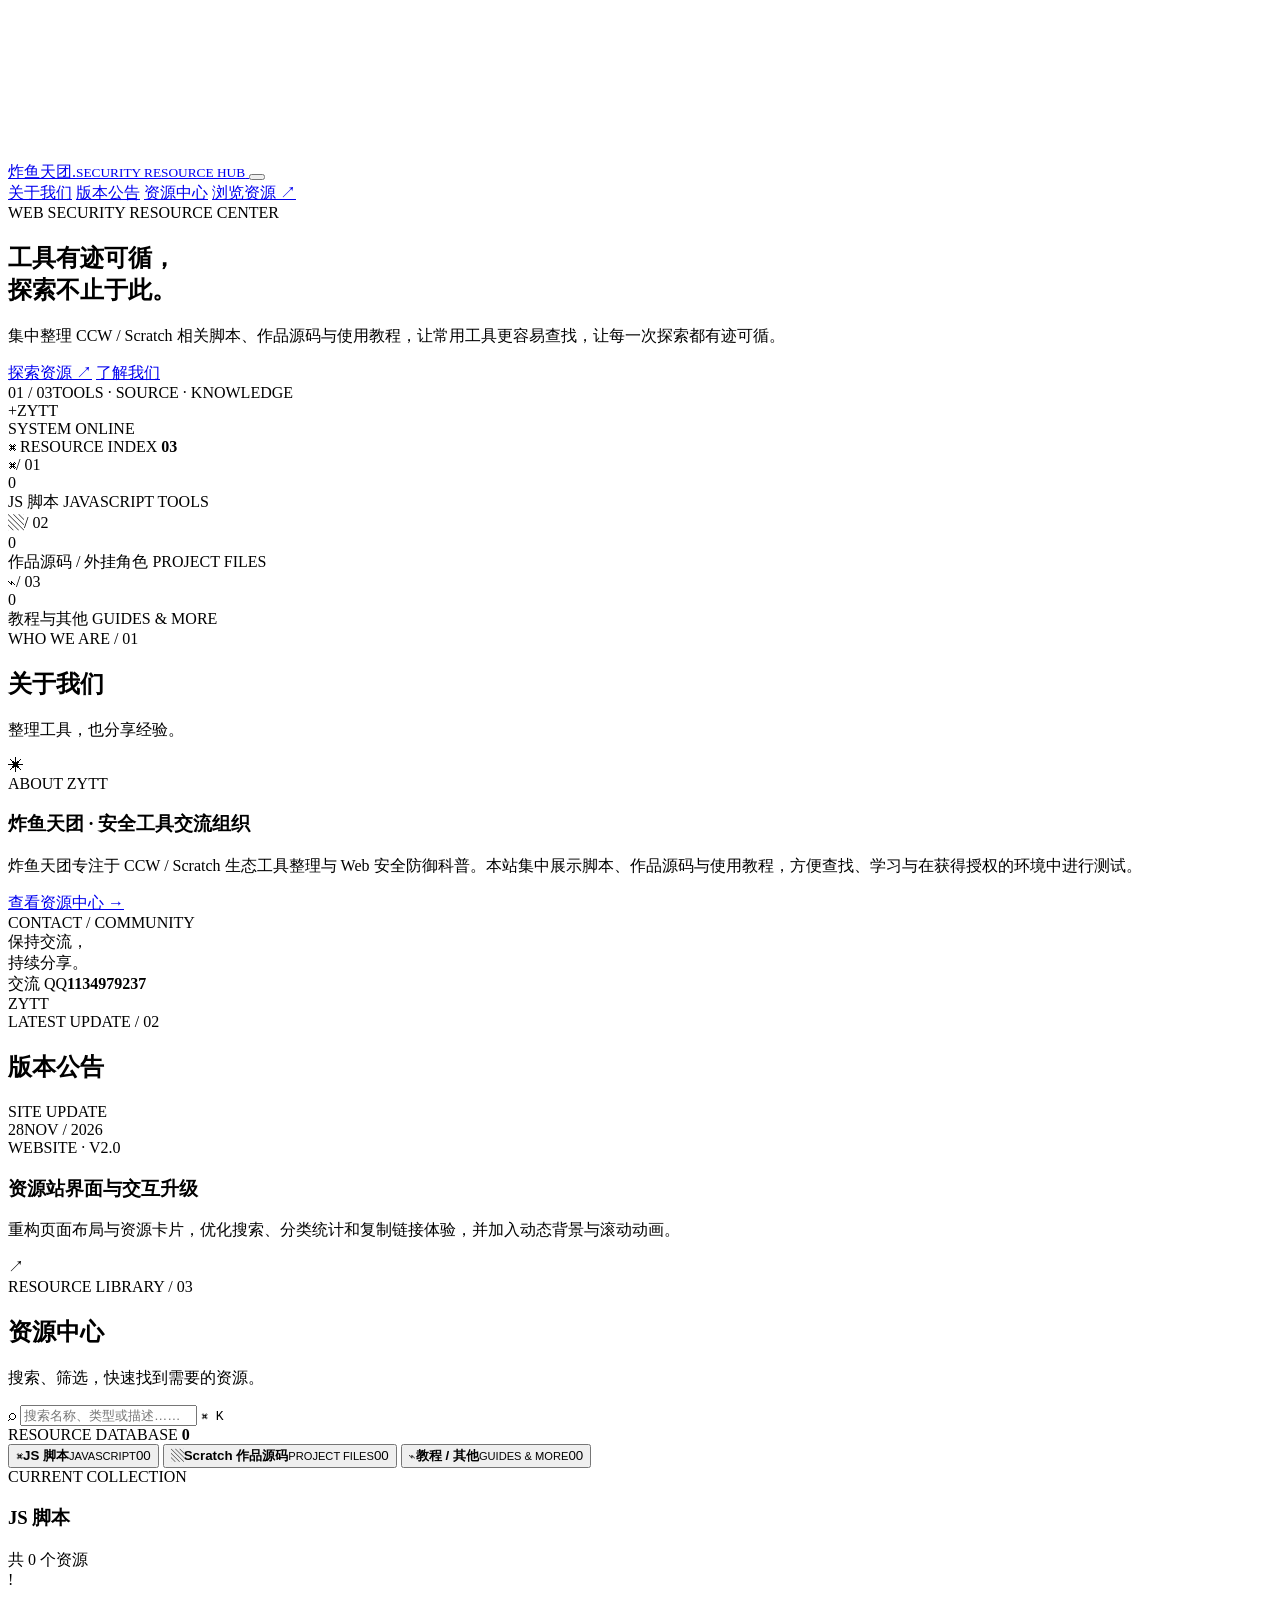
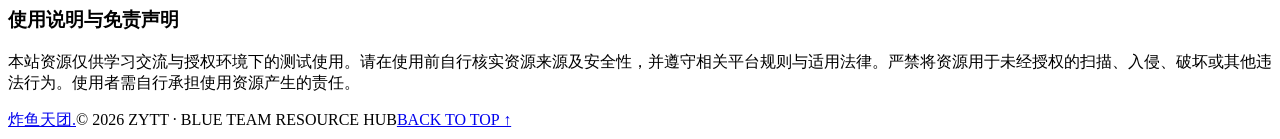
==== new_test/index.html @ a5f13bbc "Create index.html" ====
<!DOCTYPE html>
<html lang="zh-CN">
<head>
  <meta charset="UTF-8">
  <meta name="viewport" content="width=device-width, initial-scale=1.0">
  <meta name="theme-color" content="#080e1d">
  <meta name="description" content="炸鱼天团安全工具资源站，整理 CCW / Scratch 相关脚本、作品源码与使用教程。">
  <title>炸鱼天团 | 安全工具资源站</title>
  <link rel="preconnect" href="https://fonts.googleapis.com">
  <link rel="preconnect" href="https://fonts.gstatic.com" crossorigin>
  <link href="https://fonts.googleapis.com/css2?family=DM+Mono:wght@400;500&family=Manrope:wght@400;500;600;700;800&family=Noto+Sans+SC:wght@400;500;600;700;800&display=swap" rel="stylesheet">
  <link rel="stylesheet" href="./style.css">
  <script src="./script.js" defer></script>
</head>
<body>
  <canvas id="particleCanvas" aria-hidden="true"></canvas>
  <div class="page-noise" aria-hidden="true"></div>
  <div class="scroll-progress" id="scrollProgress" aria-hidden="true"></div>

  <header class="site-header">
    <div class="nav-wrap">
      <a class="brand" href="#top" aria-label="炸鱼天团首页">
        <span class="brand-mark"><span></span><span></span><span></span></span>
        <span class="brand-name">炸鱼天团<span class="brand-dot">.</span><small>SECURITY RESOURCE HUB</small></span>
      </a>

      <button class="menu-toggle" id="menuToggle" type="button" aria-label="打开导航菜单" aria-expanded="false" aria-controls="navLinks">
        <span></span><span></span><span></span>
      </button>

      <nav class="nav-links" id="navLinks" aria-label="主导航">
        <a href="#intro">关于我们</a>
        <a href="#announce">版本公告</a>
        <a href="#tools">资源中心</a>
        <a class="nav-cta" href="#tools">浏览资源 <span>↗</span></a>
      </nav>
    </div>
  </header>

  <main id="top" class="site-main">
    <section class="hero reveal">
      <div class="hero-grid" aria-hidden="true"></div>
      <div class="hero-orb hero-orb-one" aria-hidden="true"></div>
      <div class="hero-orb hero-orb-two" aria-hidden="true"></div>

      <div class="hero-copy">
        <div class="eyebrow"><span class="live-dot"></span> WEB SECURITY <i></i> RESOURCE CENTER</div>
        <h1>工具有迹可循，<br><span>探索不止于此。</span></h1>
        <p>集中整理 CCW / Scratch 相关脚本、作品源码与使用教程，让常用工具更容易查找，让每一次探索都有迹可循。</p>
        <div class="hero-actions">
          <a class="primary-action" href="#tools">探索资源 <span>↗</span></a>
          <a class="secondary-action" href="#intro">了解我们</a>
        </div>
        <div class="hero-footnote"><span class="mono-mark">01 / 03</span><span>TOOLS · SOURCE · KNOWLEDGE</span></div>
      </div>

      <div class="hero-visual" aria-hidden="true">
        <div class="visual-ring ring-outer"></div>
        <div class="visual-ring ring-middle"></div>
        <div class="visual-core"><span class="core-cross">+</span><span class="core-label">ZYTT</span></div>
        <div class="orbit orbit-a"><span></span></div>
        <div class="orbit orbit-b"><span></span></div>
        <div class="visual-chip chip-top"><span class="chip-dot"></span> SYSTEM ONLINE</div>
        <div class="visual-chip chip-bottom"><span>⌘</span> RESOURCE INDEX <b>03</b></div>
      </div>
    </section>

    <section class="stats-grid" aria-label="资源统计">
      <article class="stat-card reveal">
        <div class="stat-top"><span class="stat-icon">⌘</span><span class="stat-index">/ 01</span></div>
        <div class="stat-value" data-stat="js">0</div>
        <div class="stat-label">JS 脚本 <span>JAVASCRIPT TOOLS</span></div>
      </article>
      <article class="stat-card reveal">
        <div class="stat-top"><span class="stat-icon">▧</span><span class="stat-index">/ 02</span></div>
        <div class="stat-value" data-stat="scratch">0</div>
        <div class="stat-label">作品源码 / 外挂角色 <span>PROJECT FILES</span></div>
      </article>
      <article class="stat-card reveal">
        <div class="stat-top"><span class="stat-icon">⌁</span><span class="stat-index">/ 03</span></div>
        <div class="stat-value" data-stat="tutorial">0</div>
        <div class="stat-label">教程与其他 <span>GUIDES & MORE</span></div>
      </article>
    </section>

    <section id="intro" class="content-section intro-section">
      <div class="section-heading reveal">
        <div><span class="section-kicker">WHO WE ARE / 01</span><h2>关于我们</h2></div>
        <p>整理工具，也分享经验。</p>
      </div>
      <div class="intro-layout">
        <article class="info-panel intro-panel reveal">
          <div class="panel-symbol">✳</div>
          <div class="panel-content">
            <span class="panel-label">ABOUT ZYTT</span>
            <h3>炸鱼天团 · 安全工具交流组织</h3>
            <p>炸鱼天团专注于 CCW / Scratch 生态工具整理与 Web 安全防御科普。本站集中展示脚本、作品源码与使用教程，方便查找、学习与在获得授权的环境中进行测试。</p>
            <a class="text-link" href="#tools">查看资源中心 <span>→</span></a>
          </div>
        </article>
        <article class="info-panel contact-panel reveal">
          <span class="panel-label">CONTACT / COMMUNITY</span>
          <div class="contact-title">保持交流<span>，</span><br>持续分享。</div>
          <div class="contact-bottom"><span>交流 QQ</span><strong>1134979237</strong></div>
          <div class="contact-decoration" aria-hidden="true">ZYTT</div>
        </article>
      </div>
    </section>

    <section id="announce" class="content-section announcement-section">
      <div class="section-heading reveal">
        <div><span class="section-kicker">LATEST UPDATE / 02</span><h2>版本公告</h2></div>
        <span class="update-badge"><i></i> SITE UPDATE</span>
      </div>
      <article class="announcement-card reveal">
        <div class="announcement-date"><span class="date-day">28</span><span class="date-month">NOV / 2026</span></div>
        <div class="announcement-copy">
          <span class="announcement-tag">WEBSITE · V2.0</span>
          <h3>资源站界面与交互升级</h3>
          <p>重构页面布局与资源卡片，优化搜索、分类统计和复制链接体验，并加入动态背景与滚动动画。</p>
        </div>
        <span class="announcement-arrow" aria-hidden="true">↗</span>
      </article>
    </section>

    <section id="tools" class="content-section resources-section">
      <div class="section-heading reveal">
        <div><span class="section-kicker">RESOURCE LIBRARY / 03</span><h2>资源中心</h2></div>
        <p>搜索、筛选，快速找到需要的资源。</p>
      </div>

      <div class="resource-toolbar reveal">
        <label class="search-wrap" for="searchInput">
          <span class="search-icon" aria-hidden="true">⌕</span>
          <input id="searchInput" type="search" placeholder="搜索名称、类型或描述……" autocomplete="off">
          <kbd>⌘ K</kbd>
        </label>
        <div class="toolbar-note"><span class="live-dot"></span> RESOURCE DATABASE <b id="totalResourceCount">0</b></div>
      </div>

      <div class="resource-categories reveal" role="tablist" aria-label="资源分类">
        <button class="category-tab active" type="button" role="tab" aria-selected="true" data-category="js">
          <span class="category-symbol">⌘</span><span class="category-text"><strong>JS 脚本</strong><small>JAVASCRIPT</small></span><span class="category-count" id="jsTabCount">00</span>
        </button>
        <button class="category-tab" type="button" role="tab" aria-selected="false" data-category="scratch">
          <span class="category-symbol">▧</span><span class="category-text"><strong>Scratch 作品源码</strong><small>PROJECT FILES</small></span><span class="category-count" id="scratchTabCount">00</span>
        </button>
        <button class="category-tab" type="button" role="tab" aria-selected="false" data-category="tutorial">
          <span class="category-symbol">⌁</span><span class="category-text"><strong>教程 / 其他</strong><small>GUIDES & MORE</small></span><span class="category-count" id="tutorialTabCount">00</span>
        </button>
      </div>

      <div class="resource-heading reveal">
        <div><span class="resource-heading-label">CURRENT COLLECTION</span><h3 id="currentCategory">JS 脚本</h3></div>
        <span id="resultCount" aria-live="polite">共 0 个资源</span>
      </div>
      <div class="resource-grid" id="resourceGrid" aria-live="polite"></div>
    </section>

    <section class="disclaimer reveal">
      <div class="disclaimer-icon">!</div>
      <div><h3>使用说明与免责声明</h3><p>本站资源仅供学习交流与授权环境下的测试使用。请在使用前自行核实资源来源及安全性，并遵守相关平台规则与适用法律。严禁将资源用于未经授权的扫描、入侵、破坏或其他违法行为。使用者需自行承担使用资源产生的责任。</p></div>
    </section>
  </main>

  <footer class="site-footer">
    <div class="footer-inner"><a class="footer-brand" href="#top">炸鱼天团<span>.</span></a><span>© 2026 ZYTT · BLUE TEAM RESOURCE HUB</span><a href="#top" class="back-top">BACK TO TOP ↑</a></div>
  </footer>
  <div class="toast" id="toast" role="status" aria-live="polite"></div>
</body>
</html>
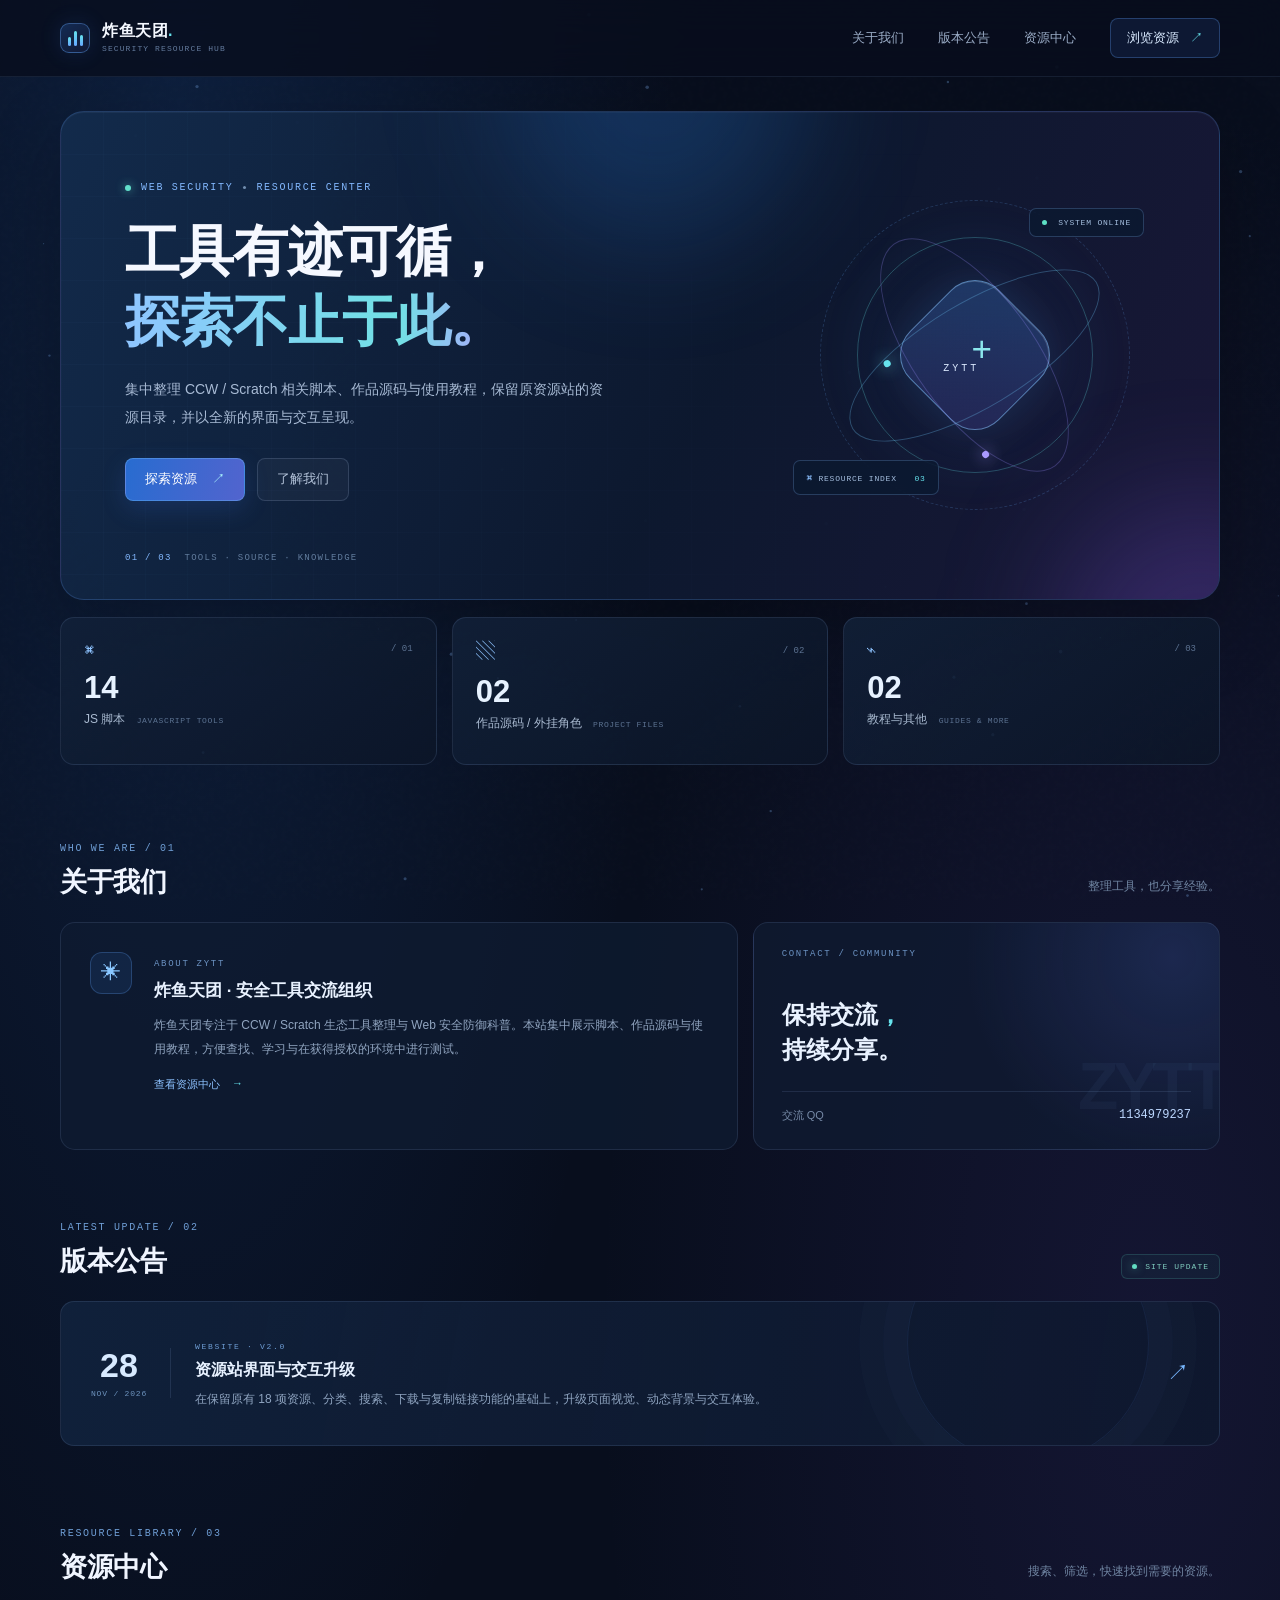
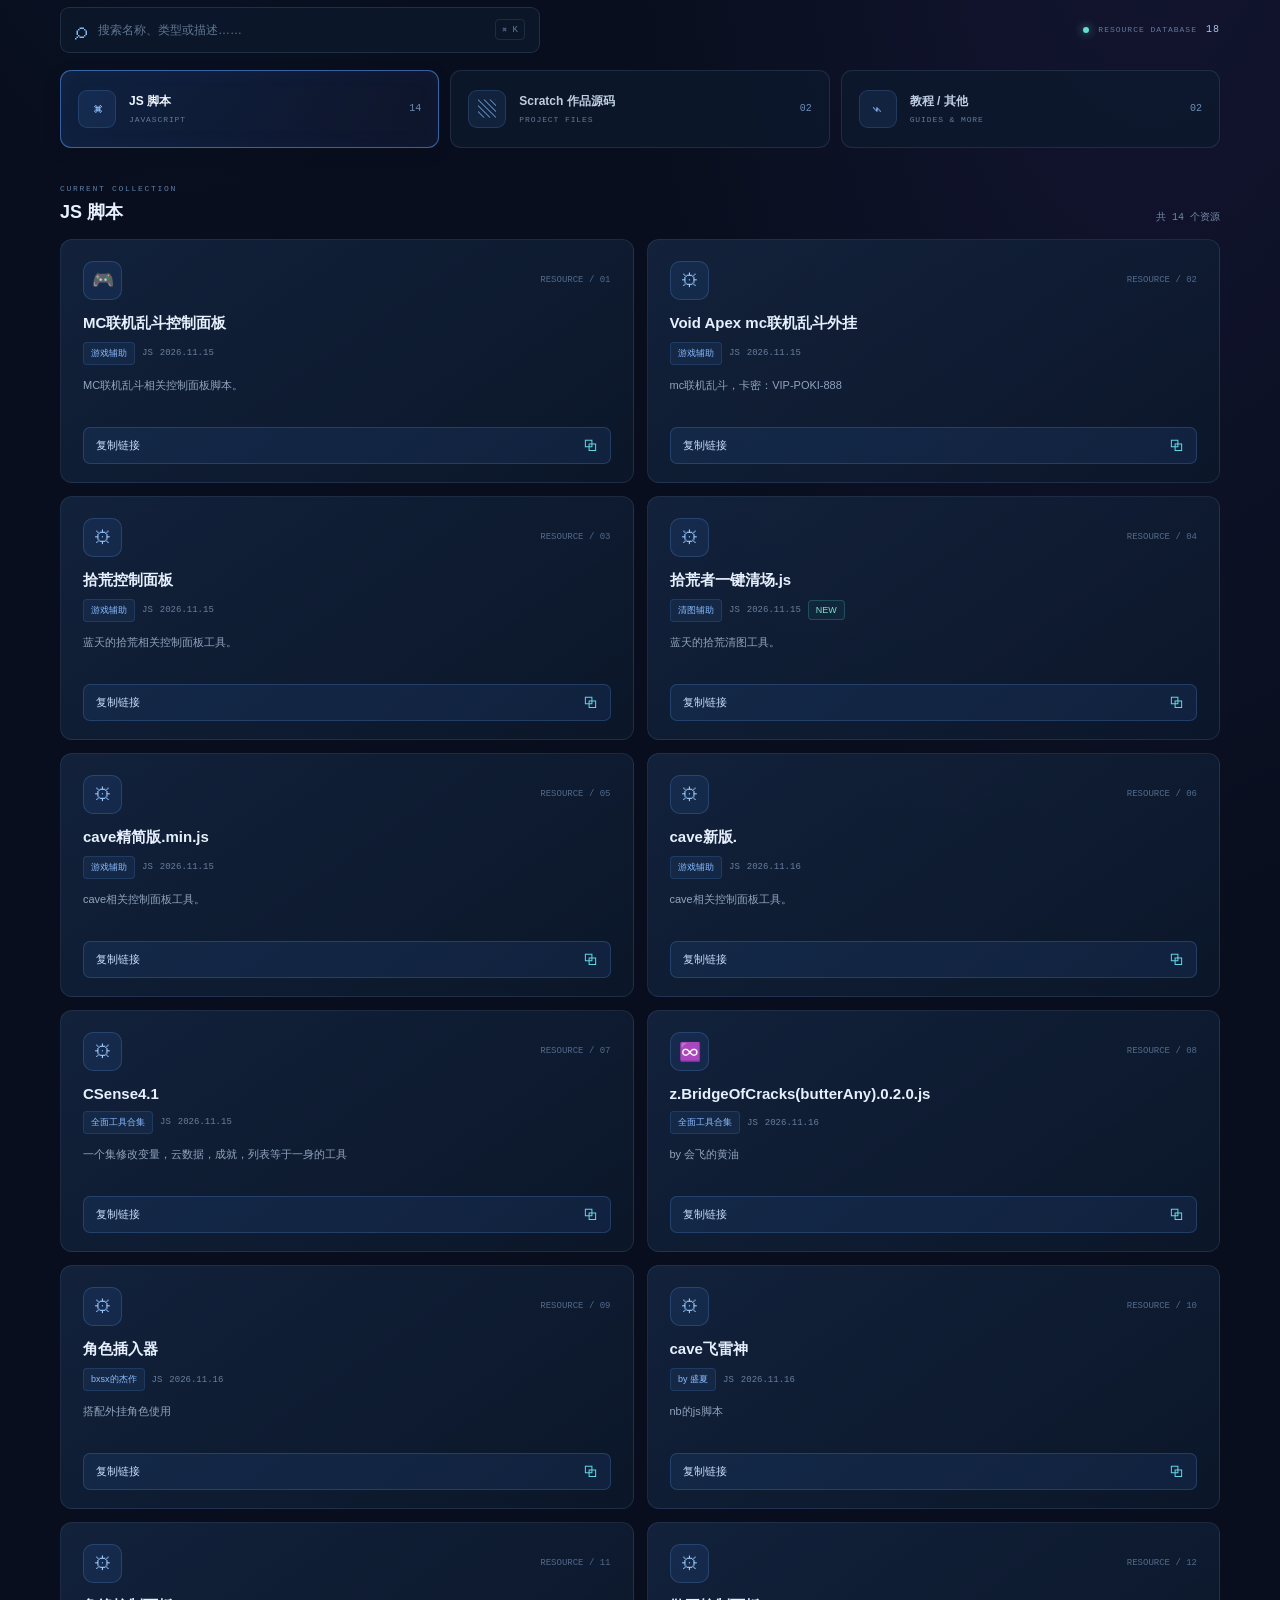
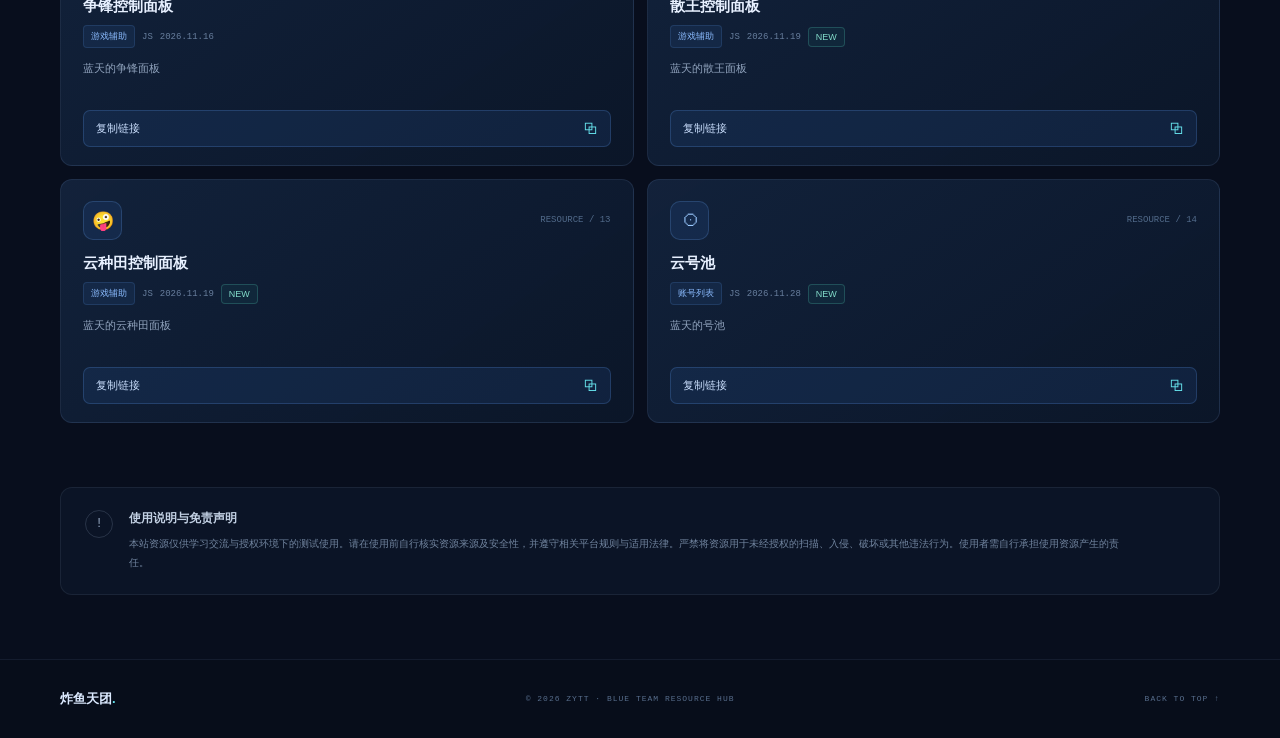
==== commit e7e092e9: "Update index.html" ====
--- a/new_test/index.html
+++ b/new_test/index.html
@@ -46,7 +46,7 @@
       <div class="hero-copy">
         <div class="eyebrow"><span class="live-dot"></span> WEB SECURITY <i></i> RESOURCE CENTER</div>
         <h1>工具有迹可循，<br><span>探索不止于此。</span></h1>
-        <p>集中整理 CCW / Scratch 相关脚本、作品源码与使用教程，让常用工具更容易查找，让每一次探索都有迹可循。</p>
+        <p>集中整理 CCW / Scratch 相关脚本、作品源码与使用教程，保留原资源站的资源目录，并以全新的界面与交互呈现。</p>
         <div class="hero-actions">
           <a class="primary-action" href="#tools">探索资源 <span>↗</span></a>
           <a class="secondary-action" href="#intro">了解我们</a>
@@ -117,7 +117,7 @@
         <div class="announcement-copy">
           <span class="announcement-tag">WEBSITE · V2.0</span>
           <h3>资源站界面与交互升级</h3>
-          <p>重构页面布局与资源卡片，优化搜索、分类统计和复制链接体验，并加入动态背景与滚动动画。</p>
+          <p>在保留原有 18 项资源、分类、搜索、下载与复制链接功能的基础上，升级页面视觉、动态背景与交互体验。</p>
         </div>
         <span class="announcement-arrow" aria-hidden="true">↗</span>
       </article>
--- a/new_test/style.css
+++ b/new_test/style.css
@@ -0,0 +1,82 @@
+:root {
+  color-scheme: dark;
+  --bg: #080e1d;
+  --panel: rgba(15, 27, 49, .78);
+  --panel-solid: #101d34;
+  --line: rgba(151, 184, 235, .13);
+  --line-strong: rgba(112, 166, 255, .28);
+  --text: #edf4ff;
+  --muted: #91a3bf;
+  --soft: #627895;
+  --blue: #67a7ff;
+  --cyan: #66e3ed;
+  --violet: #9b8cff;
+  --font: "Manrope", "Noto Sans SC", sans-serif;
+  --mono: "DM Mono", monospace;
+}
+
+* { box-sizing: border-box; margin: 0; padding: 0; }
+html { scroll-behavior: smooth; scroll-padding-top: 100px; }
+body { min-width: 320px; min-height: 100vh; overflow-x: hidden; color: var(--text); background: radial-gradient(ellipse at 14% 3%, rgba(35, 100, 190, .2), transparent 32%), radial-gradient(ellipse at 90% 34%, rgba(94, 67, 180, .14), transparent 34%), var(--bg); font-family: var(--font); }
+a { color: inherit; text-decoration: none; }
+button, input { font: inherit; }
+button { color: inherit; }
+::selection { color: #fff; background: rgba(71, 135, 236, .55); }
+
+#particleCanvas { position: fixed; inset: 0; z-index: 0; width: 100%; height: 100%; pointer-events: none; opacity: .48; }
+.page-noise { position: fixed; inset: 0; z-index: 0; pointer-events: none; opacity: .025; background-image: url("data:image/svg+xml,%3Csvg viewBox='0 0 180 180' xmlns='http://www.w3.org/2000/svg'%3E%3Cfilter id='n'%3E%3CfeTurbulence type='fractalNoise' baseFrequency='.9' numOctaves='3' stitchTiles='stitch'/%3E%3C/filter%3E%3Crect width='100%25' height='100%25' filter='url(%23n)' opacity='.55'/%3E%3C/svg%3E"); }
+.scroll-progress { position: fixed; top: 0; left: 0; z-index: 1200; width: 100%; height: 2px; transform: scaleX(0); transform-origin: left; background: linear-gradient(90deg, var(--cyan), var(--blue), var(--violet)); box-shadow: 0 0 12px rgba(102, 227, 237, .55); }
+.site-header { position: sticky; top: 0; z-index: 1000; border-bottom: 1px solid rgba(151, 184, 235, .1); background: rgba(8, 14, 29, .78); backdrop-filter: blur(20px); -webkit-backdrop-filter: blur(20px); }
+.nav-wrap { width: min(1160px, calc(100% - 48px)); min-height: 76px; margin: auto; display: flex; align-items: center; justify-content: space-between; gap: 26px; }
+.brand { display: inline-flex; align-items: center; gap: 12px; flex-shrink: 0; }
+.brand-mark { width: 30px; height: 30px; display: flex; align-items: flex-end; justify-content: center; gap: 3px; padding: 6px; border: 1px solid rgba(102, 170, 255, .4); border-radius: 9px; background: linear-gradient(145deg, rgba(56, 129, 231, .25), rgba(82, 92, 191, .12)); box-shadow: 0 0 22px rgba(70, 139, 239, .14); }
+.brand-mark span { width: 3px; border-radius: 4px; background: linear-gradient(var(--cyan), var(--blue)); }
+.brand-mark span:nth-child(1) { height: 9px; }.brand-mark span:nth-child(2) { height: 15px; }.brand-mark span:nth-child(3) { height: 11px; }
+.brand-name { color: #f4f8ff; font-size: 16px; font-weight: 800; letter-spacing: .5px; line-height: 1.05; }
+.brand-dot, .footer-brand span { color: var(--cyan); }
+.brand-name small { display: block; margin-top: 5px; color: #657c9e; font: 8px var(--mono); letter-spacing: 1.1px; }
+.nav-links { display: flex; align-items: center; gap: 34px; color: #9aacc6; font-size: 13px; }
+.nav-links > a:not(.nav-cta) { transition: color .2s ease; }.nav-links > a:not(.nav-cta):hover { color: #fff; }
+.nav-cta { padding: 10px 16px; border: 1px solid rgba(102, 167, 255, .28); border-radius: 8px; color: #d9eaff; background: rgba(56, 119, 217, .12); transition: .25s; }
+.nav-cta:hover { border-color: rgba(102, 227, 237, .55); background: rgba(56, 119, 217, .22); box-shadow: 0 0 22px rgba(70, 139, 239, .12); }.nav-cta span { margin-left: 7px; color: var(--cyan); }
+.menu-toggle { display: none; width: 42px; height: 40px; align-items: center; justify-content: center; flex-direction: column; gap: 5px; border: 1px solid var(--line); border-radius: 9px; background: rgba(255,255,255,.03); cursor: pointer; }.menu-toggle span { width: 17px; height: 1.5px; background: #dceaff; transition: .2s; }
+.site-main { position: relative; z-index: 1; width: min(1160px, calc(100% - 48px)); margin: 0 auto; }
+
+.hero { position: relative; min-height: 440px; margin-top: 34px; padding: 70px 64px 36px; overflow: hidden; display: flex; align-items: center; border: 1px solid rgba(104, 163, 255, .2); border-radius: 24px; background: linear-gradient(116deg, rgba(19, 43, 76, .96), rgba(13, 25, 47, .97) 56%, rgba(27, 24, 57, .95)); box-shadow: 0 28px 80px rgba(0,0,0,.22), inset 0 1px rgba(255,255,255,.035); }
+.hero-grid { position: absolute; inset: 0; opacity: .17; background-image: linear-gradient(rgba(119, 169, 236, .16) 1px, transparent 1px), linear-gradient(90deg, rgba(119, 169, 236, .16) 1px, transparent 1px); background-size: 42px 42px; mask-image: linear-gradient(90deg, black, transparent 86%); }
+.hero-orb { position: absolute; border-radius: 50%; filter: blur(2px); pointer-events: none; }.hero-orb-one { width: 310px; height: 310px; top: -180px; left: 38%; background: rgba(44, 131, 235, .2); filter: blur(60px); }.hero-orb-two { width: 290px; height: 290px; right: -125px; bottom: -190px; background: rgba(135, 91, 235, .24); filter: blur(60px); }
+.hero-copy { position: relative; z-index: 2; width: 62%; max-width: 650px; }
+.eyebrow, .section-kicker, .panel-label, .resource-heading-label, .announcement-tag { font: 10px var(--mono); letter-spacing: 1.7px; color: #83b9ff; }.eyebrow { display: flex; align-items: center; gap: 10px; margin-bottom: 23px; }.eyebrow i { width: 3px; height: 3px; border-radius: 50%; background: #718eaf; }
+.live-dot { display: inline-block; width: 6px; height: 6px; flex: 0 0 6px; border-radius: 50%; background: #62e0cb; box-shadow: 0 0 10px rgba(98,224,203,.75); }
+.hero h1 { color: #f5f8ff; font-size: clamp(34px, 4.4vw, 55px); font-weight: 800; line-height: 1.28; letter-spacing: -.8px; }.hero h1 span { color: transparent; background: linear-gradient(90deg, #8fc5ff, #71e1e5 72%, #b2a2ff); -webkit-background-clip: text; background-clip: text; }
+.hero-copy > p { max-width: 490px; margin-top: 18px; color: #a8bbd5; font-size: 14px; line-height: 2; }
+.hero-actions { display: flex; align-items: center; gap: 12px; margin-top: 27px; }.primary-action, .secondary-action { min-height: 43px; display: inline-flex; align-items: center; justify-content: center; padding: 0 19px; border-radius: 8px; font-size: 13px; transition: .25s; }.primary-action { border: 1px solid rgba(117, 196, 255, .34); color: white; background: linear-gradient(105deg, #286cd0, #5264ce); box-shadow: 0 8px 24px rgba(54, 110, 215, .2); }.primary-action:hover { transform: translateY(-2px); filter: brightness(1.13); box-shadow: 0 10px 28px rgba(54, 110, 215, .34); }.primary-action span { margin-left: 15px; color: #aefbff; }.secondary-action { border: 1px solid rgba(184, 207, 239, .17); color: #b5c5db; background: rgba(255,255,255,.035); }.secondary-action:hover { border-color: rgba(120, 184, 255, .4); color: #fff; }
+.hero-footnote { display: flex; align-items: center; gap: 13px; margin-top: 52px; color: #627d9e; font: 9px var(--mono); letter-spacing: 1.25px; }.mono-mark { color: #83b9ff; }
+.hero-visual { position: absolute; width: 350px; height: 350px; top: 50%; right: 6%; transform: translateY(-50%); display: grid; place-items: center; }.visual-ring { position: absolute; border: 1px solid rgba(106, 177, 255, .2); border-radius: 50%; }.ring-outer { width: 310px; height: 310px; border-style: dashed; animation: rotate 55s linear infinite; }.ring-middle { width: 236px; height: 236px; border-color: rgba(102, 227, 237, .27); box-shadow: 0 0 45px rgba(73, 154, 227, .06), inset 0 0 45px rgba(73,154,227,.04); }.visual-core { position: relative; width: 126px; height: 126px; display: flex; align-items: center; justify-content: center; flex-direction: column; border: 1px solid rgba(135, 197, 255, .52); border-radius: 34px; background: linear-gradient(145deg, rgba(61, 139, 231, .3), rgba(85, 81, 183, .25)); box-shadow: 0 0 50px rgba(68, 148, 241, .2), inset 0 1px rgba(255,255,255,.16); transform: rotate(45deg); }.core-cross, .core-label { transform: rotate(-45deg); }.core-cross { color: #8be7ed; font-size: 35px; font-weight: 300; line-height: .9; }.core-label { margin-top: 8px; color: #dceaff; font: 10px var(--mono); letter-spacing: 3px; }
+.orbit { position: absolute; width: 285px; height: 105px; border: 1px solid rgba(107, 190, 238, .32); border-radius: 50%; transform: rotate(-31deg); }.orbit-a { animation: orbitPulse 7s ease-in-out infinite; }.orbit-b { width: 275px; height: 120px; transform: rotate(54deg); border-color: rgba(155, 140, 255, .27); animation: orbitPulse 8s ease-in-out infinite reverse; }.orbit span { position: absolute; top: 10px; left: 21%; width: 7px; height: 7px; border-radius: 50%; background: var(--cyan); box-shadow: 0 0 15px var(--cyan); }.orbit-b span { top: auto; left: auto; right: 17%; bottom: 6px; background: #a99aff; box-shadow: 0 0 15px #a99aff; }
+.visual-chip { position: absolute; padding: 9px 12px; border: 1px solid rgba(134, 185, 255, .23); border-radius: 7px; color: #a6bfdf; background: rgba(11, 25, 48, .78); backdrop-filter: blur(10px); font: 8px var(--mono); letter-spacing: .8px; }.chip-top { top: 28px; right: 5px; }.chip-bottom { bottom: 35px; left: -7px; }.chip-dot { display: inline-block; width: 5px; height: 5px; margin-right: 6px; border-radius: 50%; background: #5de0c4; }.chip-bottom span { color: #8cc1ff; font-size: 12px; }.chip-bottom b { margin-left: 12px; color: var(--cyan); font-weight: 500; }
+@keyframes rotate { to { transform: rotate(360deg); } } @keyframes orbitPulse { 50% { opacity: .6; } }
+
+.stats-grid { display: grid; grid-template-columns: repeat(3, 1fr); gap: 15px; margin-top: 17px; }.stat-card { min-height: 148px; padding: 20px 23px; border: 1px solid var(--line); border-radius: 14px; background: linear-gradient(145deg, rgba(18, 33, 57, .85), rgba(12, 22, 40, .78)); transition: transform .25s, border-color .25s, background .25s; }.stat-card:hover { transform: translateY(-4px); border-color: var(--line-strong); background: linear-gradient(145deg, rgba(24, 47, 79, .9), rgba(12, 22, 40, .85)); }.stat-top { display: flex; justify-content: space-between; align-items: center; }.stat-icon { color: #8ec3ff; font-size: 19px; }.stat-index { color: #5d7392; font: 9px var(--mono); }.stat-value { margin-top: 12px; color: #e7f2ff; font-size: 31px; font-weight: 700; line-height: 1.05; font-variant-numeric: tabular-nums; }.stat-label { margin-top: 7px; color: #aabbd1; font-size: 12px; }.stat-label span { margin-left: 8px; color: #5d7392; font: 8px var(--mono); letter-spacing: .65px; }
+
+.content-section { margin-top: 78px; }.section-heading { display: flex; align-items: flex-end; justify-content: space-between; gap: 20px; margin-bottom: 22px; }.section-kicker { display: block; margin-bottom: 10px; color: #6f9ed5; }.section-heading h2 { color: #f0f5ff; font-size: 27px; font-weight: 700; letter-spacing: -.3px; }.section-heading > p { padding-bottom: 5px; color: #7085a2; font-size: 12px; }.intro-layout { display: grid; grid-template-columns: 1.45fr 1fr; gap: 15px; }.info-panel { position: relative; min-height: 228px; overflow: hidden; border: 1px solid var(--line); border-radius: 15px; background: var(--panel); }.intro-panel { display: flex; gap: 22px; padding: 29px; }.panel-symbol { width: 42px; height: 42px; flex: 0 0 42px; display: grid; place-items: center; border: 1px solid rgba(101, 167, 255, .25); border-radius: 12px; color: #89c7ff; background: rgba(55, 118, 205, .13); font-size: 20px; }.panel-content { position: relative; z-index: 1; }.panel-label { color: #6c93c3; font-size: 9px; }.panel-content h3 { margin-top: 9px; color: #e9f2ff; font-size: 17px; }.panel-content p { max-width: 590px; margin-top: 11px; color: #91a5c0; font-size: 12px; line-height: 2; }.text-link { display: inline-flex; gap: 12px; margin-top: 16px; color: #8ec2ff; font-size: 11px; }.text-link span { color: var(--cyan); transition: transform .2s; }.text-link:hover span { transform: translateX(4px); }
+.contact-panel { display: flex; flex-direction: column; justify-content: space-between; padding: 26px 28px; background: radial-gradient(circle at 90% 15%, rgba(85, 105, 211, .19), transparent 45%), rgba(15, 27, 49, .8); }.contact-title { position: relative; z-index: 1; margin-top: 17px; color: #e9f2ff; font-size: 24px; font-weight: 700; line-height: 1.45; }.contact-title span { color: var(--cyan); }.contact-bottom { position: relative; z-index: 1; display: flex; align-items: center; justify-content: space-between; padding-top: 16px; border-top: 1px solid var(--line); color: #778ba8; font-size: 11px; }.contact-bottom strong { color: #bdd8ff; font: 12px var(--mono); }.contact-decoration { position: absolute; right: -4px; bottom: 25px; color: rgba(112, 156, 218, .055); font: 800 66px var(--font); letter-spacing: -5px; }
+
+.announcement-section { margin-top: 72px; }.update-badge { display: inline-flex; align-items: center; gap: 8px; padding: 7px 10px; border: 1px solid rgba(93, 216, 195, .18); border-radius: 6px; color: #80cdbf; background: rgba(47, 159, 145, .07); font: 8px var(--mono); letter-spacing: 1px; }.update-badge i { width: 5px; height: 5px; border-radius: 50%; background: #62ddc2; box-shadow: 0 0 9px rgba(98,221,194,.55); }.announcement-card { position: relative; display: flex; align-items: center; gap: 24px; min-height: 145px; padding: 25px 30px; overflow: hidden; border: 1px solid var(--line); border-radius: 14px; background: linear-gradient(100deg, rgba(17, 34, 60, .92), rgba(14, 24, 46, .8)); }.announcement-card::after { content: ""; position: absolute; top: -80px; right: 70px; width: 240px; height: 240px; border: 1px solid rgba(104, 167, 255, .09); border-radius: 50%; box-shadow: 0 0 0 24px rgba(104,167,255,.018), 0 0 0 48px rgba(104,167,255,.014); }.announcement-date { min-width: 68px; display: flex; align-items: center; flex-direction: column; padding-right: 23px; border-right: 1px solid var(--line); }.date-day { color: #d8eaff; font-size: 34px; font-weight: 700; line-height: 1; }.date-month { margin-top: 7px; color: #6e94bf; font: 8px var(--mono); letter-spacing: .8px; }.announcement-copy { position: relative; z-index: 1; }.announcement-tag { color: #6f9ed5; font-size: 8px; }.announcement-copy h3 { margin-top: 7px; color: #e7f1ff; font-size: 16px; }.announcement-copy p { max-width: 700px; margin-top: 8px; color: #8fa4c0; font-size: 12px; line-height: 1.8; }.announcement-arrow { position: relative; z-index: 1; margin-left: auto; color: #79b9ff; font-size: 22px; }
+
+.resources-section { margin-top: 82px; }.resource-toolbar { display: flex; align-items: center; justify-content: space-between; gap: 20px; margin-bottom: 17px; }.search-wrap { width: min(480px, 100%); min-height: 46px; display: flex; align-items: center; gap: 11px; padding: 0 14px; border: 1px solid rgba(139, 173, 220, .16); border-radius: 9px; background: rgba(13, 25, 45, .82); transition: border-color .2s, box-shadow .2s; }.search-wrap:focus-within { border-color: rgba(103, 167, 255, .55); box-shadow: 0 0 0 3px rgba(69, 128, 218, .1); }.search-icon { color: #83b8f5; font-size: 24px; line-height: 1; }.search-wrap input { width: 100%; min-width: 0; border: 0; outline: 0; color: #e9f2ff; background: transparent; font-size: 12px; }.search-wrap input::placeholder { color: #617692; }.search-wrap kbd { flex: 0 0 auto; padding: 4px 6px; border: 1px solid rgba(143, 175, 220, .14); border-radius: 4px; color: #647b99; font: 9px var(--mono); }.toolbar-note { display: flex; align-items: center; gap: 9px; color: #627a99; font: 8px var(--mono); letter-spacing: 1px; }.toolbar-note b { color: #a6c8f3; font-size: 10px; font-weight: 500; }
+.resource-categories { display: grid; grid-template-columns: repeat(3, 1fr); gap: 11px; }.category-tab { min-height: 78px; display: flex; align-items: center; gap: 13px; padding: 14px 17px; text-align: left; border: 1px solid var(--line); border-radius: 11px; background: rgba(14, 26, 46, .7); cursor: pointer; transition: .23s; }.category-tab:hover { border-color: rgba(103, 167, 255, .35); transform: translateY(-2px); }.category-tab.active { border-color: rgba(92, 158, 249, .55); background: linear-gradient(110deg, rgba(43, 100, 184, .2), rgba(65, 75, 147, .12)); box-shadow: inset 0 0 22px rgba(66, 124, 216, .06), 0 5px 20px rgba(0,0,0,.08); }.category-symbol { width: 38px; height: 38px; flex: 0 0 38px; display: grid; place-items: center; border: 1px solid rgba(111, 173, 255, .17); border-radius: 9px; color: #8fc1ff; background: rgba(66, 128, 211, .12); font-size: 18px; }.category-text { display: flex; flex-direction: column; gap: 5px; }.category-text strong { color: #bfcee2; font-size: 12px; font-weight: 600; }.category-tab.active .category-text strong { color: #f0f6ff; }.category-text small { color: #647b99; font: 8px var(--mono); letter-spacing: .9px; }.category-count { margin-left: auto; color: #6e8eb6; font: 10px var(--mono); }
+.resource-heading { display: flex; align-items: flex-end; justify-content: space-between; margin: 29px 0 15px; }.resource-heading-label { color: #5e7fa7; font-size: 8px; }.resource-heading h3 { margin-top: 5px; color: #e7f1ff; font-size: 18px; }.resource-heading > span { color: #7389a7; font: 10px var(--mono); }.resource-grid { display: grid; grid-template-columns: repeat(2, minmax(0, 1fr)); gap: 13px; }.resource-card { --mx: 50%; --my: 50%; position: relative; min-height: 218px; padding: 21px 22px 18px; overflow: hidden; border: 1px solid rgba(141, 173, 220, .13); border-radius: 12px; background: linear-gradient(145deg, rgba(20, 37, 63, .88), rgba(12, 23, 42, .91)); transition: transform .25s, border-color .25s, box-shadow .25s; animation: cardIn .35s ease both; }.resource-card::before { content: ""; position: absolute; inset: 0; pointer-events: none; opacity: 0; background: radial-gradient(260px circle at var(--mx) var(--my), rgba(93, 160, 244, .12), transparent 65%); transition: opacity .25s; }.resource-card:hover { transform: translateY(-4px); border-color: rgba(105, 171, 255, .37); box-shadow: 0 15px 35px rgba(0,0,0,.2); }.resource-card:hover::before { opacity: 1; }.resource-card-top, .resource-card h4, .resource-meta, .resource-card p, .resource-action { position: relative; z-index: 1; }.resource-card-top { display: flex; align-items: center; justify-content: space-between; margin-bottom: 14px; }.resource-icon { width: 39px; height: 39px; display: grid; place-items: center; border: 1px solid rgba(112, 174, 255, .2); border-radius: 10px; color: #9bcaff; background: rgba(53, 112, 199, .13); font-size: 18px; }.resource-number { color: #526b8b; font: 9px var(--mono); }.resource-card h4 { color: #e7f0ff; font-size: 15px; font-weight: 650; }.resource-meta { display: flex; flex-wrap: wrap; align-items: center; gap: 7px; margin-top: 9px; color: #687f9e; font: 9px var(--mono); }.resource-tag { padding: 4px 7px; border: 1px solid rgba(103, 167, 255, .15); border-radius: 4px; color: #8bbcff; background: rgba(59, 125, 211, .1); font: 9px var(--font); }.resource-tag.new-tag { border-color: rgba(93, 216, 195, .22); color: #83ddcb; background: rgba(47, 159, 145, .08); }.resource-card p { min-height: 37px; margin-top: 11px; color: #91a4be; font-size: 11px; line-height: 1.8; }.resource-action { width: 100%; min-height: 37px; display: flex; align-items: center; justify-content: space-between; margin-top: 14px; padding: 0 12px; border: 1px solid rgba(91, 151, 231, .24); border-radius: 7px; color: #c8ddfb; background: rgba(49, 103, 183, .15); cursor: pointer; font-size: 11px; transition: .2s; }.resource-action:hover { border-color: rgba(102, 227, 237, .42); color: white; background: rgba(54, 120, 207, .25); }.resource-action span:last-child { color: var(--cyan); font-size: 15px; }.resource-action.copy-success { border-color: rgba(91, 218, 185, .4); color: #a4f0d9; background: rgba(42, 148, 119, .13); }.empty-state { grid-column: 1 / -1; padding: 55px 20px; border: 1px dashed rgba(139, 173, 220, .2); border-radius: 12px; color: #7186a3; text-align: center; background: rgba(13, 25, 45, .45); }.empty-state strong { display: block; margin-bottom: 7px; color: #b2c3dc; font-size: 14px; }.empty-state span { font-size: 11px; }
+@keyframes cardIn { from { opacity: 0; transform: translateY(8px); } to { opacity: 1; transform: translateY(0); } }
+
+.disclaimer { display: flex; gap: 16px; margin-top: 64px; padding: 22px 24px; border: 1px solid rgba(156, 173, 205, .1); border-radius: 12px; background: rgba(15, 25, 43, .65); }.disclaimer-icon { width: 28px; height: 28px; flex: 0 0 28px; display: grid; place-items: center; border: 1px solid rgba(143, 160, 190, .22); border-radius: 50%; color: #9baec9; font: 12px var(--mono); }.disclaimer h3 { margin-bottom: 7px; color: #c2d0e3; font-size: 12px; }.disclaimer p { max-width: 1000px; color: #71849f; font-size: 10px; line-height: 1.9; }
+.site-footer { position: relative; z-index: 1; margin-top: 64px; border-top: 1px solid rgba(151, 184, 235, .09); background: rgba(7, 12, 24, .5); }.footer-inner { width: min(1160px, calc(100% - 48px)); min-height: 78px; display: flex; align-items: center; justify-content: space-between; gap: 18px; margin: auto; }.footer-brand { color: #dceaff; font-size: 13px; font-weight: 800; }.footer-inner > span, .back-top { color: #596f8d; font: 8px var(--mono); letter-spacing: 1px; }.back-top { transition: color .2s; }.back-top:hover { color: #9bcaff; }.toast { position: fixed; z-index: 1300; left: 50%; bottom: 28px; max-width: calc(100% - 32px); padding: 11px 16px; border: 1px solid rgba(104, 186, 226, .25); border-radius: 8px; color: #dff9f4; background: rgba(13, 35, 48, .94); box-shadow: 0 12px 35px rgba(0,0,0,.3); font-size: 12px; opacity: 0; pointer-events: none; transform: translate(-50%, 12px); transition: .25s; }.toast.show { opacity: 1; transform: translate(-50%, 0); }.toast.toast-error { border-color: rgba(239, 113, 129, .35); color: #ffe0e4; background: rgba(53, 22, 34, .96); }
+.reveal { opacity: 0; transform: translateY(18px); transition: opacity .65s ease, transform .65s ease; }.reveal.is-visible { opacity: 1; transform: translateY(0); }
+
+@media (max-width: 900px) { .hero { padding-left: 42px; }.hero-visual { right: 0; transform: translate(12%, -50%) scale(.85); opacity: .78; }.hero-copy { width: 72%; }.nav-links { gap: 22px; }.stat-label span { display: block; margin: 5px 0 0; } }
+@media (max-width: 700px) { html { scroll-padding-top: 78px; }.nav-wrap, .site-main, .footer-inner { width: min(100% - 30px, 560px); }.nav-wrap { min-height: 66px; }.menu-toggle { display: flex; }.nav-links { position: absolute; top: calc(100% + 1px); left: 0; right: 0; display: none; align-items: stretch; flex-direction: column; gap: 0; padding: 10px 15px 15px; border-bottom: 1px solid var(--line); background: rgba(8, 14, 29, .97); }.nav-links.open { display: flex; }.nav-links > a { padding: 13px 8px; }.nav-links .nav-cta { margin-top: 5px; text-align: center; }.menu-toggle[aria-expanded="true"] span:nth-child(1) { transform: translateY(6.5px) rotate(45deg); }.menu-toggle[aria-expanded="true"] span:nth-child(2) { opacity: 0; }.menu-toggle[aria-expanded="true"] span:nth-child(3) { transform: translateY(-6.5px) rotate(-45deg); }
+  .hero { min-height: 430px; margin-top: 18px; padding: 45px 25px 28px; border-radius: 18px; }.hero-copy { width: 100%; }.hero h1 { font-size: clamp(34px, 8vw, 46px); }.hero-copy > p { max-width: 420px; font-size: 12px; }.hero-visual { right: -118px; top: 55%; opacity: .22; transform: translateY(-50%) scale(.8); }.hero-footnote { margin-top: 38px; }.stats-grid { gap: 8px; margin-top: 10px; }.stat-card { min-height: 125px; padding: 13px 12px; }.stat-value { font-size: 25px; }.stat-label { font-size: 10px; line-height: 1.5; }.stat-label span { font-size: 7px; }.stat-index { font-size: 8px; }
+  .content-section { margin-top: 59px; }.section-heading { align-items: flex-start; }.section-heading h2 { font-size: 24px; }.section-heading > p { max-width: 46%; font-size: 10px; text-align: right; }.intro-layout { grid-template-columns: 1fr; }.info-panel { min-height: 0; }.intro-panel { padding: 22px 19px; gap: 14px; }.contact-panel { min-height: 185px; padding: 22px; }.announcement-card { gap: 16px; padding: 22px 18px; }.announcement-date { min-width: 58px; padding-right: 15px; }.date-day { font-size: 29px; }.announcement-copy h3 { font-size: 14px; }.announcement-copy p { font-size: 10px; }.announcement-arrow { display: none; }
+  .resources-section { margin-top: 62px; }.resource-toolbar { align-items: stretch; flex-direction: column; gap: 12px; }.search-wrap { width: 100%; }.toolbar-note { justify-content: flex-end; }.resource-categories { grid-template-columns: 1fr; gap: 8px; }.category-tab { min-height: 66px; }.resource-grid { grid-template-columns: 1fr; }.resource-card { min-height: 0; }.disclaimer { margin-top: 48px; padding: 18px; }.footer-inner { min-height: 88px; flex-wrap: wrap; justify-content: space-between; padding: 18px 0; }.footer-inner > span { order: 3; width: 100%; } }
+@media (max-width: 390px) { .brand-name { font-size: 14px; }.brand-name small { font-size: 7px; }.hero { padding-left: 20px; padding-right: 20px; }.hero h1 { font-size: 32px; }.hero-actions { gap: 8px; }.primary-action, .secondary-action { padding: 0 13px; font-size: 11px; }.stats-grid { grid-template-columns: 1fr; }.stat-card { min-height: 100px; }.stat-label span { display: inline; margin-left: 6px; }.section-heading > p { display: none; } }
+@media (prefers-reduced-motion: reduce) { *, *::before, *::after { scroll-behavior: auto !important; animation-duration: .01ms !important; animation-iteration-count: 1 !important; transition-duration: .01ms !important; }.reveal { opacity: 1; transform: none; } #particleCanvas { display: none; } }
